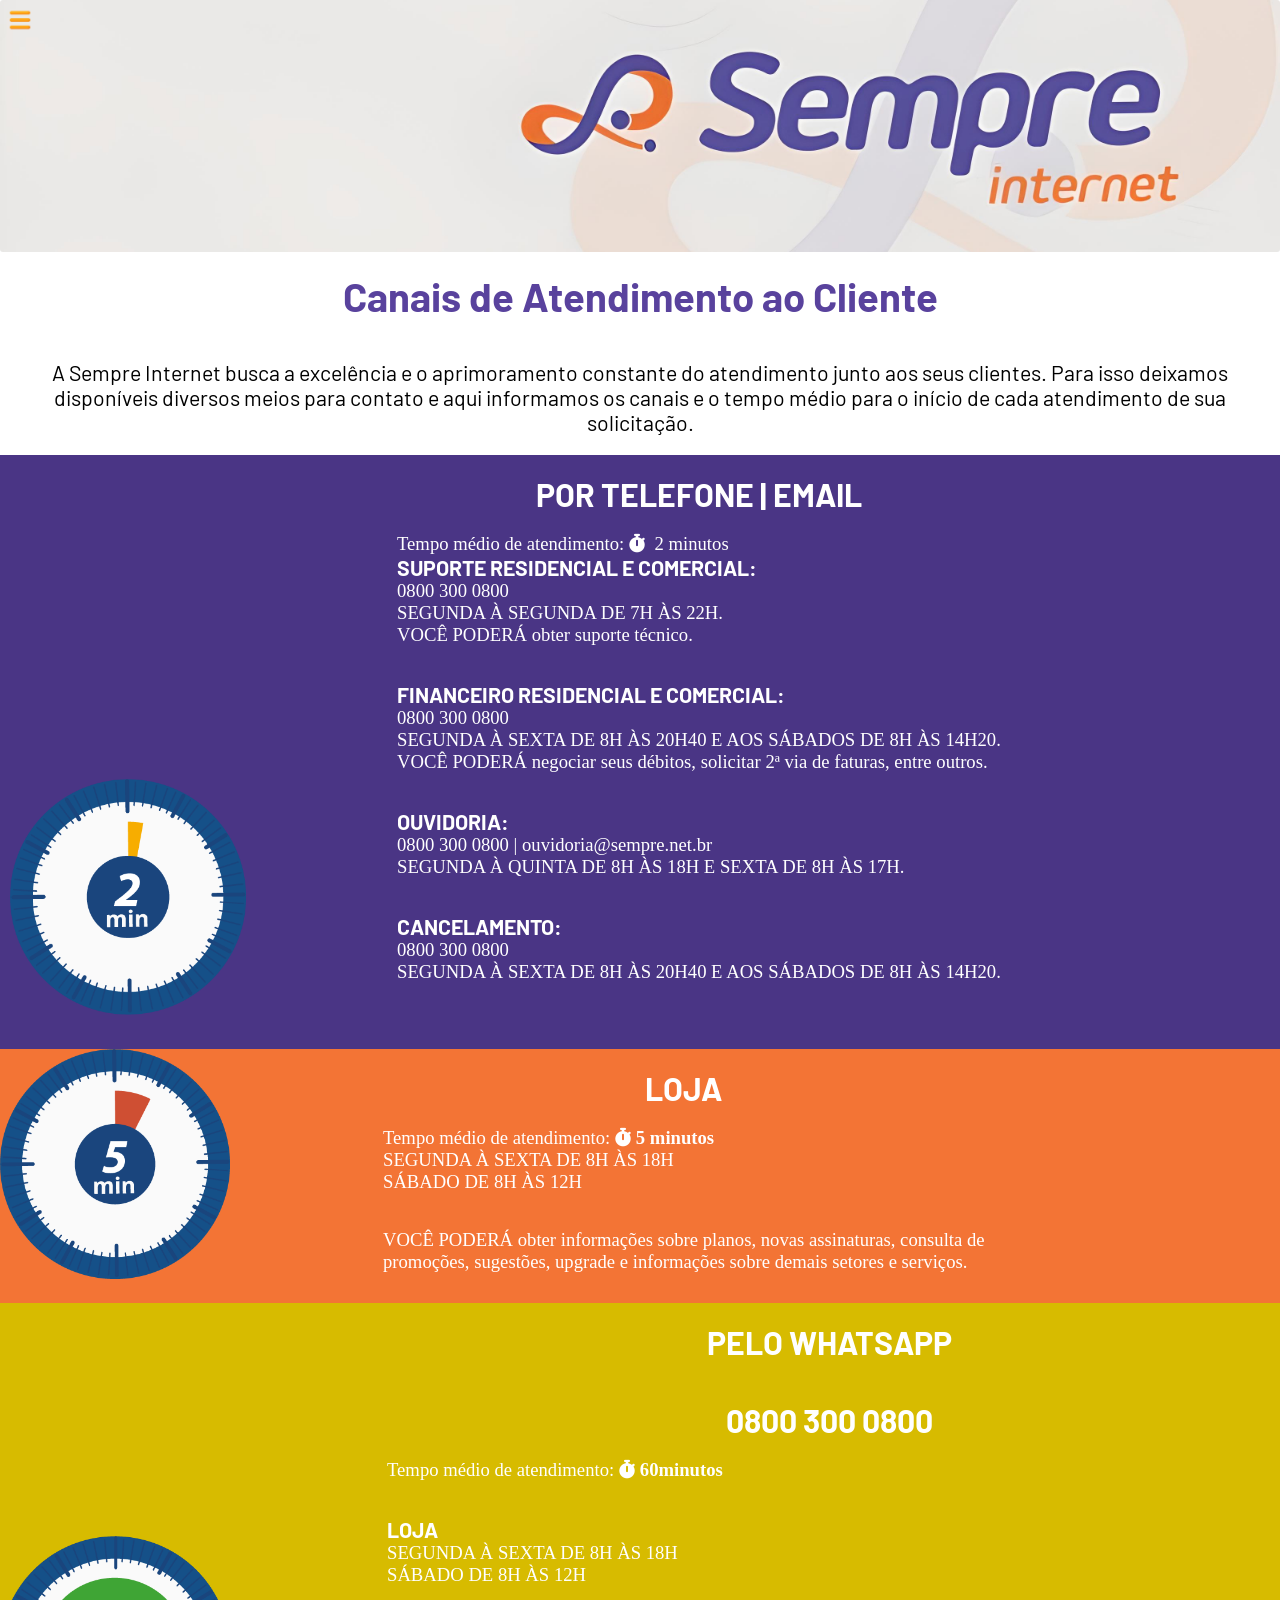
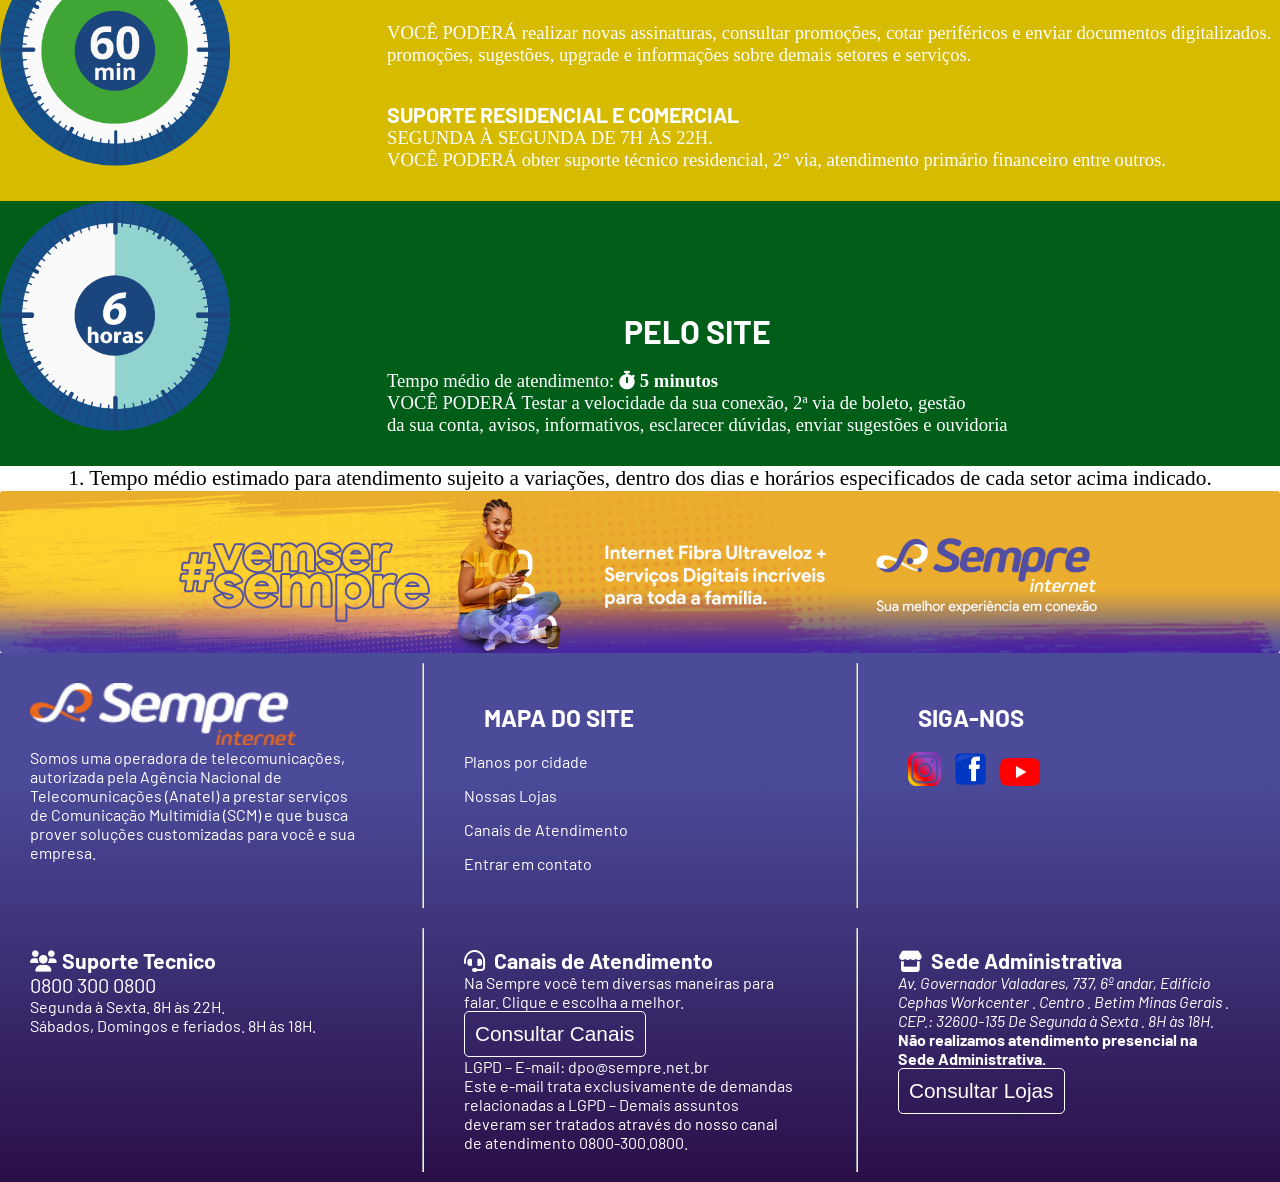
==== canaisdeatendimento.html @ 97f8ae6e "Projeto Sempre" ====
<!DOCTYPE html>
<html lang="en">

<head>
    <meta charset="UTF-8">
    <meta http-equiv="X-UA-Compatible" content="IE=edge">
    <meta name="viewport" content="width=device-width, initial-scale=1.0">
    <link href='https://fonts.googleapis.com/css?family=Barlow Semi Condensed' rel='stylesheet'>
    <link rel="stylesheet" href="https://cdnjs.cloudflare.com/ajax/libs/font-awesome/6.0.0-beta3/css/all.min.css"
        integrity="sha512-Fo3rlrZj/k7ujTnHg4CGR2D7kSs0v4LLanw2qksYuRlEzO+tcaEPQogQ0KaoGN26/zrn20ImR1DfuLWnOo7aBA=="
        crossorigin="anonymous" referrerpolicy="no-referrer" />
    <link rel="shortcut icon" href="imagens/favico.jpg" type="image/x-icon">
    <link rel="stylesheet" href="style.css">
    <title>Canais de Atendimento</title>
</head>

<body>
    <div id="conteiner-lojas">
        <div id="menu-pag">
            <div>
                <img src="imagens/menu.png" alt="clique aqui para abrir ou fechar o menu" id="btnmenu"
                    onmouseover="openNav()" onmouseout="btnClose()" width="40px">
            </div>

            <div id="menupri" class="menupri" onmouseover="openNav()" onmouseout="btnClose()">
                <ul>
                    <li><a href="planosCidade.html">Planos por cidade</a></li>
                    <hr id="horizontal">
                    <li><a href="nossasLojas.html">Nossas Lojas</a></li>
                    <hr id="horizontal">
                    <li><a href="canaisdeatendimento.html">Canais de Atendimento</a></li>
                    <hr id="horizontal">
                    <li><a href="contato.html">Fale Conosco</a></li>
                </ul>
            </div>
        </div>
        <div class="texto">
            <h2>Canais de Atendimento ao Cliente</h2>
        </div>
        <div>
            <p class="paragrafo-atendimento">A Sempre Internet busca a excelência e o aprimoramento constante do atendimento junto aos seus clientes. Para isso deixamos disponíveis diversos meios para contato e aqui informamos os canais e o tempo médio para o início de cada atendimento de sua solicitação.</p>
        </div>
        <div id="atendimentoConteiner">
            <div id="min2">
                <div class="img-position">
                <img src="imagens/2min_canaisdeatendimento.png" width="60%" class="texturizandoimg">
             </div>
             <div class="position-texto">
                <h1>POR TELEFONE | EMAIL</h1>
                <p>Tempo médio de atendimento:<span> <i class="fas fa-stopwatch"></i> 2 minutos</span></p>
                <h2>SUPORTE RESIDENCIAL E COMERCIAL:</h2>
                <p>0800 300 0800</p>
                <p>SEGUNDA À SEGUNDA DE 7H ÀS 22H. </p>
                <p>VOCÊ PODERÁ obter suporte técnico.</p> <br><br>
                <h2>FINANCEIRO RESIDENCIAL E COMERCIAL:</h2>
                <p>0800 300 0800</p>
                <p>SEGUNDA À SEXTA DE 8H ÀS 20H40 E AOS SÁBADOS DE 8H ÀS 14H20.</p>
                <P>VOCÊ PODERÁ negociar seus débitos, solicitar 2ª via de faturas, entre outros.</P> <br><br>
                <H2>OUVIDORIA:</H2>
                <P>0800 300 0800 | ouvidoria@sempre.net.br</P>
                <P>SEGUNDA À QUINTA DE 8H ÀS 18H E SEXTA DE 8H ÀS 17H.</P> <br><br>
                <H2>CANCELAMENTO: </H2>
                <p>0800 300 0800</p>
                <p>SEGUNDA À SEXTA DE 8H ÀS 20H40 E AOS SÁBADOS DE 8H ÀS 14H20.</p> <br><br>
             </div>

            </div>
            <div id="min6">
                <div class="img-position">
                    <img src="imagens/5min-canaisdeatendimento.png" width="60%" alt="">
                 </div>
                 <div class="position-texto">
                    <h1>LOJA</h1>
                    <p>Tempo médio de atendimento: <span><b> <i class="fas fa-stopwatch"></i>5 minutos</b> </span></p>
                    <p>SEGUNDA À SEXTA DE 8H ÀS 18H</p>
                    <p> SÁBADO DE 8H ÀS 12H</p><br><br>
                    <p>VOCÊ PODERÁ obter informações sobre planos, novas assinaturas, consulta de</p>
                    <p>promoções, sugestões, upgrade e informações sobre demais setores e serviços.</p>
                 </div>
                
            </div>
            <div id="min60">
                <div class="img-position">
                    <img src="imagens/60min-canaisdeatendimento.png" width="60%" alt="" class="img60min">
                 </div>
                 <div class="position-texto">
                    <h1>PELO WHATSAPP</h1>
                    <H1>0800 300 0800</H1>
                    <p>Tempo médio de atendimento: <span><b> <i class="fas fa-stopwatch"></i>60minutos</b> </span></p><br><br>
                    <h2>LOJA</h2>
                    <p>SEGUNDA À SEXTA DE 8H ÀS 18H</p>
                    <p> SÁBADO DE 8H ÀS 12H</p><br><br>
                    <p>VOCÊ PODERÁ realizar novas assinaturas, consultar promoções, cotar periféricos e enviar documentos digitalizados.</p>
                    <p>promoções, sugestões, upgrade e informações sobre demais setores e serviços.</p><br><br>
                    <h2>SUPORTE RESIDENCIAL E COMERCIAL</h2>
                    <p>SEGUNDA À SEGUNDA DE 7H ÀS 22H. </p>
                    <p>VOCÊ PODERÁ obter suporte técnico residencial, 2° via, atendimento primário financeiro entre outros.</p>

                 </div>
                </div>
                <div id="hrs6">
                <div class="img-position">
                    <img src="imagens/6hrs-canaisdeatendimento.png" width="60%" alt="">
                 </div>
                 <div class="position-texto">
                    <h1>PELO SITE</h1>
                    <p>Tempo médio de atendimento: <span><b> <i class="fas fa-stopwatch"></i>5 minutos</b> </span></p>
                    <p>VOCÊ PODERÁ Testar a velocidade da sua conexão, 2ª via de boleto, gestão</p>
                    <p> da sua conta, avisos, informativos, esclarecer dúvidas, enviar sugestões e ouvidoria</p>
                 </div>
                
            </div>
            
        </div>
       

        <div>
            <p class="textoCanaisAtendimento">1. Tempo médio estimado para atendimento sujeito a variações, dentro dos dias e horários especificados de cada setor acima indicado.</p>
        </div>

        <div>
            <div class="prop-footer">
            </div>
        </div>
        <div class="todoRodape">
            <div class="infoRodape">
                <div class="footer">
                    <img src="imagens/logo-Nova-sempre-horizontal-negativo-roxo-p6c1s2sn4a3j2rggb6ihw4ur8dv1ndev33foa38qn4.png"
                        alt="" width="80%" height="30%">
                    <p>Somos uma operadora de telecomunicações, autorizada pela Agência Nacional de Telecomunicações
                        (Anatel) a prestar serviços de Comunicação Multimídia (SCM) e que busca prover soluções
                        customizadas para você e sua empresa.</p>
                </div>
                <hr>
                <div class="footer">
                    <h2>MAPA DO SITE</h2>
                    <ul>
                        <a href="">
                            <li>Planos por cidade</li>
                        </a>
                        <a href="">
                            <li>Nossas Lojas</li>
                        </a>
                        <a href="">
                            <li>Canais de Atendimento</li>
                        </a>
                        <a href="">
                            <li>Entrar em contato</li>
                        </a>
                    </ul>
                </div>
                <hr>
                <div class="footer">
                    <H2>SIGA-NOS</H2>
                    <a href=""><img src="imagens/INSTAGRAM.png" width="10%" alt=""></a>
                    <a href=""><img
                            src="imagens/62559-facebook_-computer-facebook-inc.-icons-download-free-image-removebg-preview.png"
                            width="10%" alt=""></a>
                    <a href=""><img src="imagens/77688-logo-computer-youtube-icons-free-hq-image.png" width="12%"
                            alt=""></a>


                </div>
            </div>
            <div class="infoRodape">
                <div class="footer">
                    <h3 class="supTec"><i class="fas fa-users"></i>Suporte Tecnico</h3>
                    <span>0800 300 0800</span>
                    <p>Segunda à Sexta. 8H às 22H.</p>
                    <p>Sábados, Domingos e feriados. 8H às 18H.</p>
                </div>
                <hr>
                <div class="footer">
                    <h3 class="CanaisAtendimento"> <i class="fas fa-headset"></i> Canais de Atendimento </h3>
                    <p>Na Sempre você tem diversas maneiras para falar. Clique e escolha a melhor. </p>
                    <button> <a href="canaisdeatendimento.html">Consultar Canais</a></button>
                    <p>LGPD – E-mail: dpo@sempre.net.br</p>
                    <p>Este e-mail trata exclusivamente de demandas relacionadas a LGPD – Demais assuntos deveram
                        ser tratados através do nosso canal de atendimento 0800-300.0800.</p>

                </div>
                <hr>
                <div class="footer">
                    <h3 class="sedeAdm"> <i class="fas fa-store"></i> Sede Administrativa</h3>
                    <address>
                        Av. Governador Valadares, 737, 6º andar,
                        Edifício Cephas Workcenter . Centro . Betim
                        Minas Gerais . CEP.: 32600-135
                        De Segunda à Sexta . 8H às 18H.
                    </address>
                    <b>Não realizamos atendimento presencial na Sede Administrativa.</b><br>
                    <button><a class="btnConsLojas" href="nossasLojas.html">Consultar Lojas</a> </button>
                </div>
            </div>
        </div>
        <script src="index.js"></script>
</body>

</html>
---- style.css ----
@import url('https://fonts.googleapis.com/css2?family=Barlow&family=Kufam:ital,wght@1,900&display=swap');


body{
    padding: 0;
    margin: 0;
    box-sizing: border-box;    

}


/* INICIO SELEÇAO DE PLANOS*/
#pag-cidades{
    background: #F37435 ;
}

#conteiner{
    background: #F37435 ;
    width: 100%;
    height: 100vh;
    position: relative;
}
#conteiner-divisao{
    position: absolute;
    top: 50%;
    left: 50%;
    transform: translate(-50%, -80%);
    width: 45%;
    height: 40vh;
}
#conteiner-logo img{
    width: 80%;
    min-width: 200px;
    position: absolute;
    top: 50%;
    left: 50%;
    transform: translate(-130%,-50%);
}
#h2-cidade{
    position: relative;
    left: 60%;
    color: white;
    font-family: 'Lucida Sans', 'Lucida Sans Regular', 'Lucida Grande', 'Lucida Sans Unicode', Geneva, Verdana, sans-serif;
    font-size: 14pt;

}

#cont-botao{
position: relative;
display: inline-block;
width: 60%;
background-color: #F37435;
border-bottom: 1px solid #fff;
font-family: "Barlow", Sans-serif;
font-size: 20px;
top: 50px;
}


#botao{
    background-color: #F37435;
    color: white;
    padding: 16px;
    border: none;
    font-size: 20px;
    color: #F8B594;
}

#botao ::before{
    content: "\2630";
    
    
}
#evento-Botao{
    display: none;
    position: absolute;
    background-color: #F37435;
    min-width: 160px;
    z-index: 1;
    font-size: 14pt;
    width: 100%;
    height: 200px;
    overflow-y: scroll;
    margin-top: 5px;
}

#evento-Botao a {
    color: #fff;
    padding: 12px 16px;
    text-decoration: none;
    display: block;
}
/* FIM SELEÇAO DE PLANOS*/

/*INICIO NOSSAS LOJAS*/



#conteiner-lojas{
    width: 100%;
    height: 100%;
    margin:0 auto;
    
   /* box-shadow: 5px 5px 5px #5A58A4;*/
     
}

#menu-pag{
    background-image: url(imagens/titte-sempre.png);
    background-size: cover;
    background-position-y: center;
    background-size: 100%;
    background-repeat: no-repeat;
    height: 28vh;
    border-radius: 3px;
     
}
#btnmenu{
    cursor: pointer;
    padding: 5px;
    transition: all .5s;
    
}
#btnmenu:hover{
    cursor: pointer;
    background-color: #5A58A4;
    border-radius: 50%;  
}
#btnmenu:active{
    background-color: black;
}

.menupri{
    background: linear-gradient(135deg, #ee20d6 0%, #0a2fb6 100%);
    width: 95.6%;
    height: 60px;
    border-radius: 5px;
    display: none;
    position: relative;
    top: -50px;
    left: 40px;
    text-align: center;
}
.hide{
    display: none;
}
#horizontal{
    display: inline;
}
a{
    color: #fff;
}
.menupri li{
    display: inline;
    padding-top: 15px;
}
.menupri li a{
    display: inline-block;
    padding: 15px;
    color: #fff;
    text-decoration: none;
    font-size: 150%;
    font-family: 'Barlow', sans-serif; 
}

#barra-pesq{
    width: 100%;
    display: flex;
    justify-content: flex-end;
    padding-top: 20px;
    padding-bottom: 20px;
}
.btn{
    background-color:#5A58A4 ;
    color: white;
    padding: 10px;
    border: none;
    font-size: 20px;
    border-radius: 5px;
    cursor: pointer;
    margin-right: 30px;
}
.form-control{
    background-color: #fff;
    color: black;
    border: 1px solid #5A58A4;
    padding: 10px;
    font-size: 20px;
    border-radius: 5px;
}
.texto {
    width: 100%;
    display: flex;
    justify-content: center;
    padding-top: 20px;
    padding-bottom: 20px;
    /*background-color:  rgb(120, 120, 245);*/
    
}
.texto h2{
    color: #59429d;
    font-size: 30pt;
    font-family:'Barlow', sans-serif; 

}
.textocontato{
    width: 100%;
    display: flex;
    justify-content: center;
    padding-top: 20px;
    padding-bottom: 20px;
    background-color: orange;
}
.textocontato h2{
    color: #59429d;
    font-size: 30pt;
    font-family:'Barlow', sans-serif; 

}

#conteudo{
    display: grid;
    width: 100%;
    grid-template-columns: auto auto auto ;
    
}

.endCidades{
    
    padding: 8px;
    border-radius: 10px;
    text-align: center;
    width: 80%;
    margin: 20px 10px;
    height: 20vh;
    border: 1px solid #5A58A4;
}

.endCidades h2{
    color: #F37435;
    font-family: 'Barlow', sans-serif;
    
}

.endCidades span{
    font-size: 10pt;
    color: #F37435;
    font-family: 'Barlow', sans-serif;
}
.endCidades p{
    font-family:'Barlow', sans-serif;
    font-size: 12pt;
    padding: 0;
    margin: 2px auto 10px auto ;
}


.prop-footer{
    width: 100%;
    height: 20vh;
    background-image: url(imagens/footer-propaganda.png);
    background-size: cover;
    background-size: 100%;
    background-size: cover;
    overflow: auto;
    height: 18vh;
    background-repeat: no-repeat;
    border-radius: 3px;
    
}
.todoRodape{
   /* background-color:rgb(120, 120, 245);*/
  /* background:linear-gradient(135deg,rgba(6,147,227,1) 0%,rgb(155,81,224) 100%);*/
  /*background: linear-gradient(to bottom, rgba(68,15,149,1) 0%, rgba(68,15,149,1) 4%, rgba(55,15,107,1) 34%, rgba(42,15,72,1) 71%, rgba(42,15,72,1) 100%);*/
  background: linear-gradient(to bottom, rgba(75,75,154,1) 0%, rgba(75,75,154,1) 23%, rgba(42,15,72,1) 100%);
    /*background: linear-gradient(to bottom, rgba(85,119,241,1) 0%, rgba(85,119,241,1) 29%, rgba(42,15,72,1) 100%);*/
    width: 100%;
    border-top: none;
}
.infoRodape{
    width: 100%;
    display: flex;
   justify-content: space-around;
    border-bottom: px solid rgb(120, 120, 245);
    
    
 
}
.footer{
    text-align: left;
    width: 50%;
    /*height: 40vh;*/
    padding: 30px 50px 30px 30px;   
    font-family: 'Barlow', sans-serif;
}

.footer p {
    color: white;
    font-size: 12pt;
    
}

.footer h2{
    color: white;
    padding: 20px;   
    
}

.footer ul li{
    list-style: none;
    padding-bottom: 15px;
    color: white;
    
}
.footer a{
    text-decoration: none;
}

.footer a img{
    margin-left: 10px;
    
    
}
.footer h3{
    color: white;
    font-size: 16pt;
    
}
.footer span{
    color: white;
    font-size: 15pt;
    
}

.footer button{
    text-decoration: none;
    border: 1px solid white;
    padding: 10px;
    border-radius: 5px;
    color: white;
    background: none;
    cursor: pointer;
    
}
.footer address , .footer b{
    color: white;
}

.fa-users::before{
    content: "\f0c0";
    margin-right:5px ;
}
.fa-headset::before{
    content: "\f590";
    margin-right: 5px;
}

.fa-store::before{
    content:"\f54e";
    margin-right: 5px;
}


.btnConsLojas{
    margin-top: 20px;
}


hr{
  background-color:  rgb(120, 120, 245);
  margin: 10px;
  
   
}
h2{
    margin: 0;
}



/*FIM NOSSAS LOJAS*/
/*INICIO CONTATO*/


#centralizar{
    margin-left: 26%;
    justify-content: center;
    display: inline-block;
    font-size: 1.2em;
}
#nome, #sobrenome{
    width: 100%;
}
#toda-area-contato{
    background-color:#f1edfd ;
    width: 100%;
}
#tittle-area-contato{
    display: inline;
    text-align: center;
    font-family: 'Barlow', sans-serif;
    font-size: 1.2em;
    color: #59429d;
    
}
#tittle-area-contato h1{
    color:#5A58A4 ;
    font-family: 'Barlow', sans-serif;
    margin-left: 7%;
    margin-top: 0;
    padding-top: 8px;
}
#tittle-area-contato p{
    color:#5A58A4 ;
    font-family: 'Barlow', sans-serif;
}

input, select, textarea, button, #check {
    font-family: sans-serif;
    font-size: 1.3em;
    color: #59429d;
    border-radius: 5px;
}
fieldset{
    border: 1px solid #59429d;
    display: inline;
}

.grupo:before, .grupo:after {
    display: table;
}

.grupo:after {
    clear: both;
}
.campo{
    margin-bottom: 1em;
    
}

.campo label {
    margin-bottom: 0.2em;
    color: #59429d;
    display: block;
}


fieldset.grupo .campo {
    float:  left;
    margin-right: 1em;

}




.campo input[type="text"], .campo input[type="email"], .campo select, .campo textarea {
    padding: 0.2em;
    border: 1px solid #59429d;
    box-shadow: 2px 2px 2px rgba(0,0,0,0.2);
    display: block ;
}




.campo select option {
    padding-right: 1em;
}


.campo input:focus, .campo select:focus, .campo textarea:focus {
    background: #E0E0F8;
}


.botao {
    font-size: 1.2em;
    background: #59429d;
    border: 0;
    margin-bottom: 1em;
    color: #ffffff;
    padding: 0.2em 0.6em;
    box-shadow: 2px 2px 2px rgba(0,0,0,0.2);
    text-shadow: 1px 1px 1px rgba(0,0,0,0.5);
    position: relative;
    text-align: center;
   
}

.botao:hover {
    background: #CCBBFF;
    box-shadow: inset 2px 2px 2px rgba(0,0,0,0.2);
    text-shadow: none;
}

.botao, select{
    cursor: pointer;
}

/*FIM CONTATO*/


.paragrafo-atendimento{
    font-size: 16pt;
    text-align: center;
    font-family:"Barlow", Sans-serif;
    margin: 20px;
}


#min2{
     
    width: 100%;
    background-color: #4a3585;
    margin: 0 auto; 
}
.img-position{
    display: inline-block;
}
.img-position img{
    width: 60%;
}
.texturizandoimg{
    position: relative;
    margin-left: 10px;

}
.position-texto{
    display: inline-block;
    padding-bottom: 30px;
}
.position-texto h1{
    color: white;
    font-family: "Barlow", Sans-serif;
}
.position-texto h2{
    color: white;
    font-family:"Barlow", Sans-serif; 
    font-size: 16pt;
}

.position-texto p{
    color: white;
    font-size: 14pt;
    padding: 0;
}
.position-texto p span i{
    margin-right: 5px;
}
#min6{
    width:100;
    background-color: #F37435;
    margin: 0 auto;
    display: flex;
    flex-wrap: wrap;
}
#min60{
    width: 100%;
    background-color: #d7bb00;
    margin: 0 auto;
}
.img60min{
    position: relative;
    
}
#hrs6{
    width: 100%;
    background-color: #005e19; 
    margin: 0 auto;
}
.textoCanaisAtendimento{
    font-size: 16pt;
    text-align: center;
}

/*FIM CANAIS DE ATENDIMENTO*/
/*INICIO PAGINA DE PLANOS*/

.textoMenu{
    width: 100%;
    background-color: #4a3585;
    position: relative;
        
}
.textoMenu h2, h1{
    color: white;
    font-family: 'Trebuchet MS', 'Lucida Sans Unicode', 'Lucida Grande', 'Lucida Sans', Arial, sans-serif;
    text-align: center;
    padding: 20px;
}
.textoMenu h1{
    padding-bottom: 0;
}

.txtescolherplano{
    width: 100%;
    display: flex;
    justify-content: center;
}
.txtescolherplano h1{
    color: #4a3585;
    width: 40%;
    
    margin-bottom: 80px;
    background-color: orange;
}
.container01-planos{
    display: flex;
    align-items: center;
    justify-content: center;

}
.container-planos{
    width: 20%;
    height: 600px;
    color: white;
}

.container-planos .card{
    width: 300px;
    height: 450px;
    padding: 10px 0;
    text-align: center;
    background: linear-gradient(135deg, #ee20d6 0%, #0a2fb6 100%);
    border-radius: 15px;
    box-shadow: 2px 5px 15px black;
    transition: transform 0.3s;
}

.container-planos .card:hover{
    transform: scale(1.050);
}

.container-planos .card .card-title{
    padding: 30px 20px;
    border-bottom: 2px solid gray;
}

.container-planos .card .card-tittle h2{
    
    font-size: 35px;
    padding-top: 25px;
    padding-bottom: 15px;
    color: yellow;
}

.container-planos .card .card-tittle p span{
    font-size: 40px;
    padding: 0 5px;
}

.container-planos .card .card-content ul{
    padding: 10px 30px;
    padding-bottom: 20px;
}

.container-planos .card .card-content ul li{
    list-style: none;
    padding: 10px 0;
}

.container-planos .card .card-content ul li i{
    margin-right: 4px;
}

.container-planos .card .card-content button{
    width: 120px;
    padding: 10px 20px;
    background: white;
    border-radius: 20px;
    margin-bottom: 10px;
    outline: none;
    border: none;
    cursor: pointer;
    transition: 0.3s;
}

.container-planos .card .card-content button:hover{
    background: #17ead9;
    letter-spacing: 1.2px;
}

.container-planos .card .card-content button a{
    text-decoration: none;
    color: black;
    font-size: 15px;
}
.cont-serviçosdigitais{
    display: block;
    text-align: center;
    display: flex;
    justify-content: center;
    flex-wrap: wrap;
}
.texto-serviços{
    width: 900px;
    display: flex;
    justify-content: center;
    background-color: orange;
}
.cont-serviçosdigitais h1{   
    color: #4a3585;
    width: 100%;
    margin-bottom: 20px;
    font-family: 'Gill Sans', 'Gill Sans MT', Calibri, 'Trebuchet MS', sans-serif;
}
.serviçosdigitais{
    width: 90%;
    height:auto;
    display: flex;
    flex-wrap: wrap;
    justify-content: center;
}
.espaço-serviçosdigitais{
    width: 20%;
    height: auto;
    margin: 30px;
    background-color: #E0E0F8;
    border-radius: 5px;
}
.espaço-serviçosdigitais img{
    border-radius: 5px;
    width: 100%;
}
.espaço-serviçosdigitais h2{
    color: #59429d;
    font-size: 24pt;
}
.espaço-serviçosdigitais p{
    color: black;
    font-size: 16pt;
    padding: 5px;
}
.serviçosdigitais :hover{
    transform: scale(1.050);
}
.txtfeedback{
    width: 80%;
    margin: 0 auto;
    background-color: orange;
}

.txtfeedback h1{
    color: #4a3585;
    width: 100%;
    margin-bottom: 20px;
    font-family: 'Gill Sans', 'Gill Sans MT', Calibri, 'Trebuchet MS', sans-serif;
}

.tittle-duvidas{
    background-color: #4a3585;
    font-family: 'Trebuchet MS', 'Lucida Sans Unicode', 'Lucida Grande', 'Lucida Sans', Arial, sans-serif;
}
#txtduvidas{
    margin-top: 30px;
}
.juntarelementos{
    margin: 20px;
    padding: 20px;
    border-bottom: 1px solid white;
    
}
#txtduvidas h2{
    color: #4a3585;
    font-family: 'Trebuchet MS', 'Lucida Sans Unicode', 'Lucida Grande', 'Lucida Sans', Arial, sans-serif;
}
#txtduvidas p{
    color: #232C3B;
    padding-top: 5px;
    font-size: 14pt;
    display: none;
}




* {
    margin: 0;
    padding: 0;
    box-sizing: border-box;
  }
  
  
  .container {
    position: relative;
    padding: 15px;
    max-width: 700px;
    margin: 0 auto;
    margin-top: 30px;
    
  }
  
  .gallery-wrapper {
    overflow-x: auto;
  }
  
  .esquerda,
  .direita {
    position: absolute;
    top: 0;
    left: 0;
    right: auto;
    bottom: 0;
    font-size: 20px;
    line-height: 250px;
    width: 40px;
    color: #fff;
    transition: all 400ms ease-in-out;
    background: linear-gradient(to left, transparent 0%, black 200%);
    opacity: 0.1;
    cursor: pointer;
    border: none;
  }
  
  .esquerda:hover,
  .direita:hover {
    opacity: 1;
  }
  
  .direita {
    right: 0;
    left: auto;
    text-align: right;
    background: linear-gradient(to right, transparent 0%, black 200%);
  }
  
  .gallery {
    display: flex;
    flex-flow: row nowrap;
    gap: 15px;
  }
  
  .item {
    width: 100%;
    height: 600px;
    flex-shrink: 0;
    transition: all 600ms ease-in-out;
    opacity: 0.5;
  }
  
  .current-item {
    opacity: 1;
  }
  
 
  .gallery-wrapper::-webkit-scrollbar {
    display: none;
  }
  
  
  .gallery-wrapper {
    -ms-overflow-style: none; 
    scrollbar-width: note; 
  }
  
  


/* Fundo que corre */
::-webkit-scrollbar-track {
    background-color: #232C3B;
}
/* Fundo que corre */

::-webkit-scrollbar {
    width: 9px;
    background: #F4F4F4;
}

/* Linha que desce */
::-webkit-scrollbar-thumb {
    background: #FE4719;
    border-radius: 15px;
}

 @media screen and  (max-width:768px) {

   
 /* INICIO SELEÇAO DE PLANOS*/
   
    #conteiner-divisao{
        
        height: 100%;
        display: flex;
        justify-content: center;
        flex-direction: column;
        align-items: center;
        left: 400px;
    }
    
  
    #h2-cidade{
        position: relative;
        top: 200px;
        width: 200px;
        left: -140px;
   }
   #conteiner-logo{
    position: relative;
    top: 60px;
   }
   #botao{
    position: relative;
    width: 150px;
    left: -10px;
}
.txtescolherplano {
    width: 1030px;
    display: block;
}
.container-planos{
width: 50%;
margin-bottom: 0;
margin-top: 0;
height: auto;
}
.container01-planos{
display: block;
}
.container-planos .card{
width: 400px;
}
.espaço-serviçosdigitais{
width: 300px;
}

 }
/* FIM SELEÇAO DE PLANOS*/

@media screen and (max-width: 820px){
    .menupri{
        width: 85%;
        padding: 0;
        height: 120px;
    }
    #conteudo{
        grid-template-columns: auto auto;
    }
}

@media screen and (max-width: 912px){
    .menupri{
        width: 94%;
        padding: 0;
        height: 120px;
    }}
    @media screen and (max-width: 1024px){
        .menupri{
            width: 93%;
            padding: 0;
            
            
        }
        .endCidades{
            height: 200px;
        }
        @media screen and (max-width: 412px){
            .menupri{
                width: 88%;
                height: 150px;
                font-size: 6pt;
                
            }
            .menupri li{
                display: inline;
            }
            

            .infoRodape{
                display: block;
            }


        }
        @media screen and (max-width: 280px){
            .menupri{
                width: 80%;
                height: 200px;
                margin: 0;

                
            }
            #conteudo{
                grid-template-columns: auto;
            }
            

        }
        @media screen and (max-width: 540px){
            .infoRodape{
                display: block;
            }
            .menupri{
                width: 90%;
                padding: 0;
                margin: 0;
                font-size: 8pt;
            }
        }
        @media screen and (max-width: 360px){
            .menupri{
                height: 200px;
                width: 80%;
            }
            #conteudo{
                grid-template-columns: auto;

            }
        }
        
        @media screen and (max-width: 414px){
            .menupri{
                height: 150px;
                width: 88%;
            }
            .txtescolherplano {
                width:100%;
                display: block;
                border: 5px solid red;
        }
        .container-planos{
            width: 50%;
            margin-bottom: 0;
          margin-top: 0;
          height: auto;
        }
        #bodyplanos{
            width: 500px;
           
        }
        .container01-planos{
            display: block;
        }
        .container-planos .card{
            width: 400px;
        }
        .espaço-serviçosdigitais{
            width: 300px;
        }
        .texto-serviços{
            width: 400px;
            display: block;
        }.cont-serviçosdigitais{
            display: block;
        }
       
        .areaduvidas{
            width:400px;
        }
        .container{
            width: 400px;
            display: block;
        }
        .textoMenu{
            width: 400px;
        }
       #menu-pag{
        width: 400px;
       }
       .conteiner-lojas{
        width: 400px;
       }

}

        @media screen and (max-width: 375px){
            .menupri{height: 200px;
                width: 80%;
            }
            .txtescolherplano {
                width: 800px;
                display: block;
        }
        .container-planos{
            width: 50%;
            margin-bottom: 0;
          margin-top: 0;
          height: auto;
        }
        .container01-planos{
            display: block;
        }
        .container-planos .card{
            width: 350px;
        }
        .espaço-serviçosdigitais{
            width: 300px;
        }
        
        
        
        
            
    }
        @media screen and (max-width: 127px){

            .infoRodape{
                display: block;
            }
            
        }

     
    }
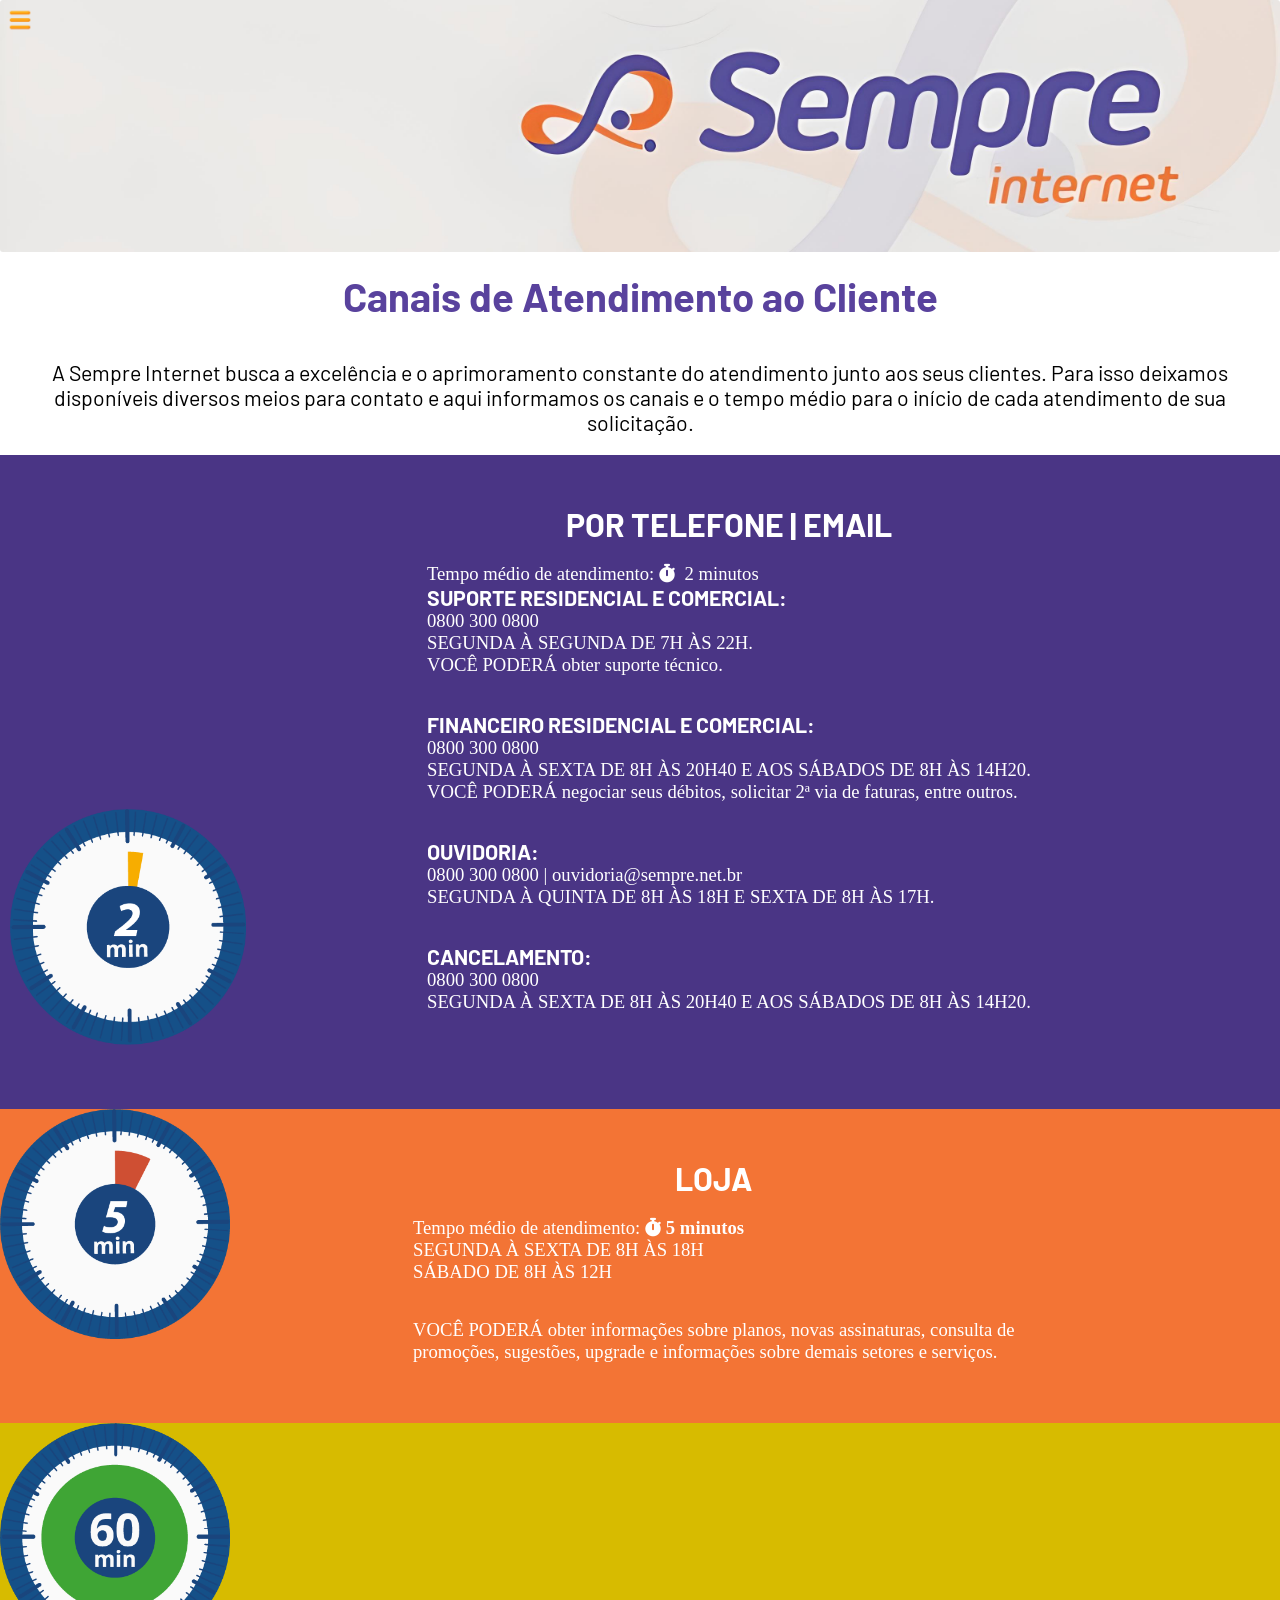
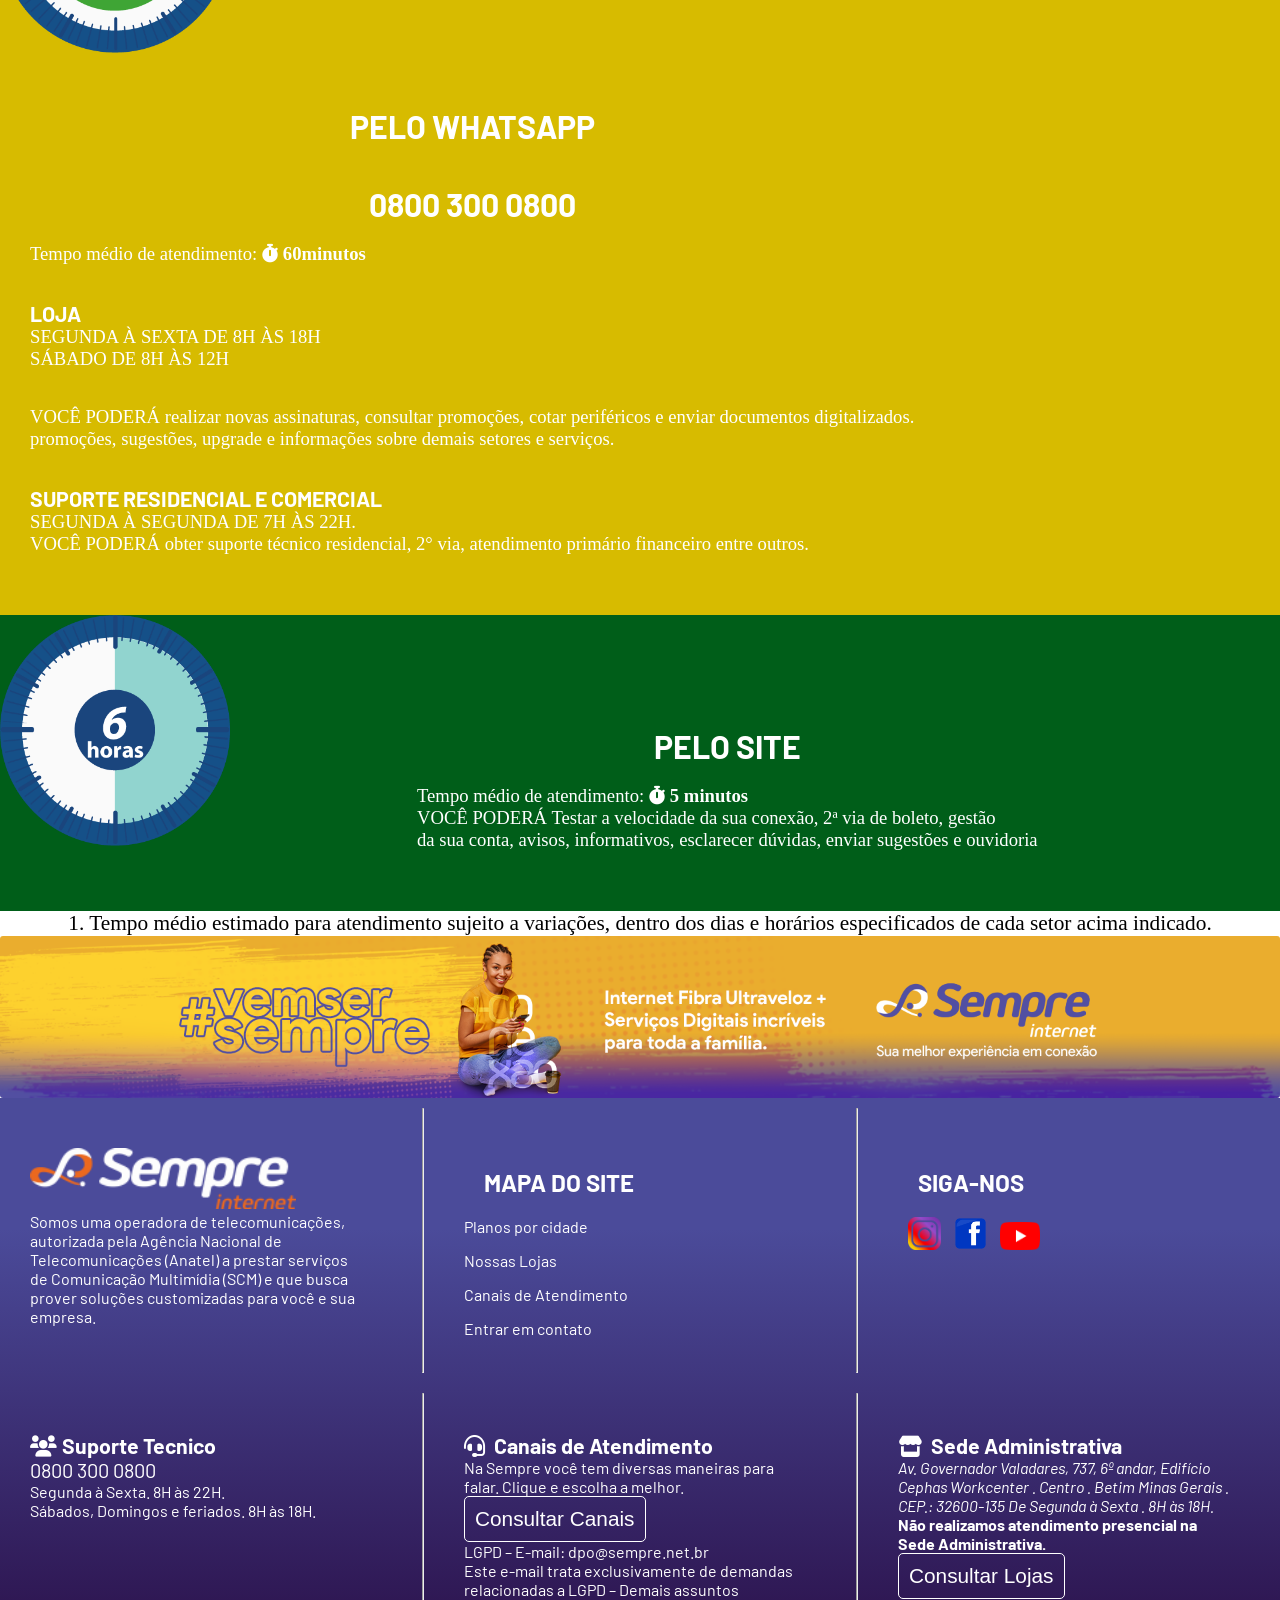
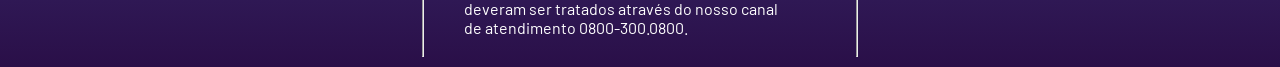
==== commit e8d7acec: "projeto Sempre" ====
--- a/canaisdeatendimento.html
+++ b/canaisdeatendimento.html
@@ -24,7 +24,7 @@
 
             <div id="menupri" class="menupri" onmouseover="openNav()" onmouseout="btnClose()">
                 <ul>
-                    <li><a href="planosCidade.html">Planos por cidade</a></li>
+                    <li><a href="index.html">Planos por cidade</a></li>
                     <hr id="horizontal">
                     <li><a href="nossasLojas.html">Nossas Lojas</a></li>
                     <hr id="horizontal">
--- a/style.css
+++ b/style.css
@@ -279,19 +279,17 @@
 }
 .infoRodape{
     width: 100%;
+   /* height: 450px;*/
     display: flex;
-   justify-content: space-around;
+   justify-content: space-between;
     border-bottom: px solid rgb(120, 120, 245);
-    
-    
- 
 }
 .footer{
     text-align: left;
     width: 50%;
-    /*height: 40vh;*/
-    padding: 30px 50px 30px 30px;   
+    padding: 50px 50px 30px 30px;   
     font-family: 'Barlow', sans-serif;
+    
 }
 
 .footer p {
@@ -529,6 +527,7 @@
 .position-texto{
     display: inline-block;
     padding-bottom: 30px;
+    margin: 30px;
 }
 .position-texto h1{
     color: white;
@@ -595,12 +594,10 @@
 
 .txtescolherplano{
     width: 100%;
-    display: flex;
-    justify-content: center;
 }
 .txtescolherplano h1{
     color: #4a3585;
-    width: 40%;
+    width: 100%;
     
     margin-bottom: 80px;
     background-color: orange;
@@ -905,10 +902,6 @@
     width: 150px;
     left: -10px;
 }
-.txtescolherplano {
-    width: 1030px;
-    display: block;
-}
 .container-planos{
 width: 50%;
 margin-bottom: 0;
@@ -933,10 +926,44 @@
         width: 85%;
         padding: 0;
         height: 120px;
+
     }
+    .container01-planos{
+        display: flex;
+        flex-wrap: wrap;
+        width: 100%;
+    }
+    .espaço-serviçosdigitais{
+        width: 220px;
+    }
+    .footer{
+        padding: 30px;
+        height: auto;
+    }
+
+    
     #conteudo{
         grid-template-columns: auto auto;
     }
+    .infoRodape{
+        display: block;
+        
+    }
+    .container01-planos{
+        display: flex;
+        flex-wrap: wrap;
+        width: 100%;
+        height: auto;
+        
+    }
+    .container-planos .card{
+        width: 100%;
+        height: auto;
+    }
+    .container-planos{
+        width: 30%;
+    }
+   
 }
 
 @media screen and (max-width: 912px){
@@ -944,17 +971,55 @@
         width: 94%;
         padding: 0;
         height: 120px;
-    }}
+    }
+    .footer{
+        margin: 0 auto;
+    }
+
+}
     @media screen and (max-width: 1024px){
         .menupri{
             width: 93%;
-            padding: 0;
+            padding: 0;  
             
-            
+        }
+        .img-position{
+            display: flex;
+            justify-content: center;
+            position: relative;
+            left: 170px;
+            width: 40%;
+        }
+        .position-texto{
+            margin: 0 auto;
+            min-width: 500px;
+            margin-left: 10px;
+        }
+        #atendimentoConteiner{
+            width: 100%;
+            display: flex;
+            flex-wrap: wrap;
+            justify-content: center;
+        }
+        .footer{
+            margin: 0 auto;
         }
         .endCidades{
             height: 200px;
         }
+        #centralizar{
+            margin-left: 0;
+            display: block;
+        }
+        .campo text-area{
+            width: 80%;
+        }
+        .campo select option{
+            padding-right: 0;
+        } 
+       
+}
+       
         @media screen and (max-width: 412px){
             .menupri{
                 width: 88%;
@@ -962,6 +1027,7 @@
                 font-size: 6pt;
                 
             }
+           
             .menupri li{
                 display: inline;
             }
@@ -969,6 +1035,7 @@
 
             .infoRodape{
                 display: block;
+                
             }
 
 
@@ -984,12 +1051,25 @@
             #conteudo{
                 grid-template-columns: auto;
             }
-            
-
-        }
+       
+        
+    }           
+
+        
+        @media screen and (max-width: 690px){
+            .infoRodape{
+                display: block; 
+               }
+               .container-planos{
+                width: 50%;
+               }
+            }
         @media screen and (max-width: 540px){
             .infoRodape{
-                display: block;
+             display: block; 
+            }
+            .footer{
+                margin: 0 auto;
             }
             .menupri{
                 width: 90%;
@@ -1014,37 +1094,17 @@
                 height: 150px;
                 width: 88%;
             }
+        }
+           
+
+        @media screen and (max-width: 375px){
+            .menupri{
+                height: 200px;
+                width: 80%;
+            }
             .txtescolherplano {
-                width:100%;
-                display: block;
-                border: 5px solid red;
-        }
-        .container-planos{
-            width: 50%;
-            margin-bottom: 0;
-          margin-top: 0;
-          height: auto;
-        }
-        #bodyplanos{
-            width: 500px;
-           
-        }
-        .container01-planos{
-            display: block;
-        }
-        .container-planos .card{
-            width: 400px;
-        }
-        .espaço-serviçosdigitais{
-            width: 300px;
-        }
-        .texto-serviços{
-            width: 400px;
-            display: block;
-        }.cont-serviçosdigitais{
-            display: block;
-        }
-       
+                width: 100%;
+        }
         .areaduvidas{
             width:400px;
         }
@@ -1052,58 +1112,11 @@
             width: 400px;
             display: block;
         }
-        .textoMenu{
-            width: 400px;
-        }
-       #menu-pag{
-        width: 400px;
-       }
        .conteiner-lojas{
         width: 400px;
        }
-
-}
-
-        @media screen and (max-width: 375px){
-            .menupri{height: 200px;
-                width: 80%;
-            }
-            .txtescolherplano {
-                width: 800px;
-                display: block;
-        }
-        .container-planos{
-            width: 50%;
-            margin-bottom: 0;
-          margin-top: 0;
-          height: auto;
-        }
-        .container01-planos{
-            display: block;
-        }
-        .container-planos .card{
-            width: 350px;
-        }
-        .espaço-serviçosdigitais{
-            width: 300px;
-        }
         
-        
-        
+    }     
         
             
-    }
-        @media screen and (max-width: 127px){
-
-            .infoRodape{
-                display: block;
-            }
-            
-        }
-
-     
-    }
-
-
-
-
+    
